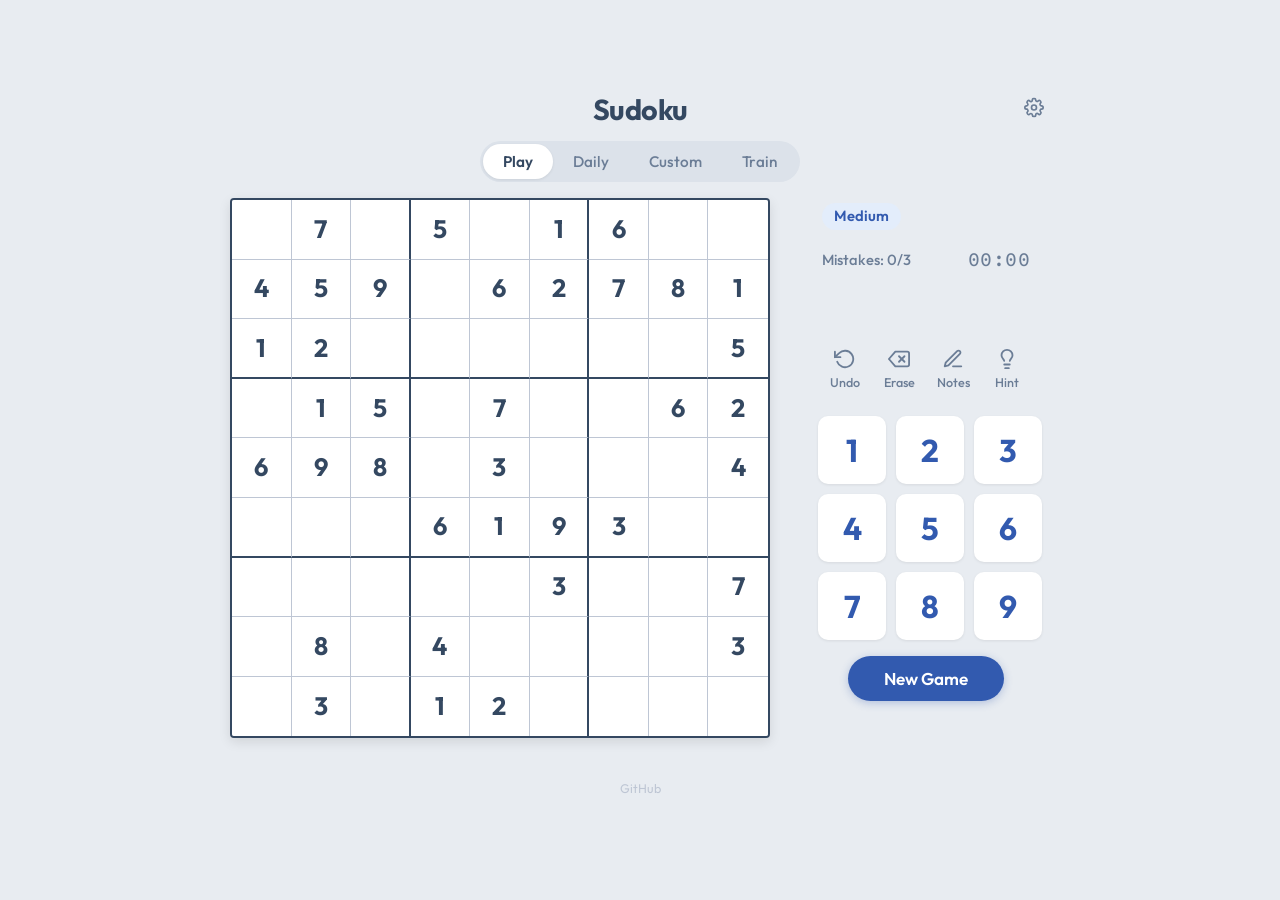
==== index.html @ 550c0059 "fix: unified difficulty position (left in both Play/Daily), GitHub footer link" ====
<!DOCTYPE html>
<html lang="en">
<head>
  <meta charset="UTF-8">
  <meta name="viewport" content="width=device-width, initial-scale=1.0">
  <title>Sudoku</title>
  <link rel="preconnect" href="https://fonts.googleapis.com">
  <link rel="preconnect" href="https://fonts.gstatic.com" crossorigin>
  <link href="https://fonts.googleapis.com/css2?family=Outfit:wght@400;500;600;700&family=Source+Code+Pro:wght@400;500&display=swap" rel="stylesheet">
  <link rel="icon" type="image/svg+xml" href="favicon.svg">
  <link rel="stylesheet" href="style.css">
</head>
<body>
  <div class="app">
    <header class="header">
      <div class="header-top">
        <h1>Sudoku</h1>
        <button class="settings-btn" id="settings-btn" title="Settings">
          <svg width="20" height="20" viewBox="0 0 24 24" fill="none" stroke="currentColor" stroke-width="2" stroke-linecap="round" stroke-linejoin="round">
            <circle cx="12" cy="12" r="3"/>
            <path d="M19.4 15a1.65 1.65 0 0 0 .33 1.82l.06.06a2 2 0 0 1-2.83 2.83l-.06-.06a1.65 1.65 0 0 0-1.82-.33 1.65 1.65 0 0 0-1 1.51V21a2 2 0 0 1-4 0v-.09A1.65 1.65 0 0 0 9 19.4a1.65 1.65 0 0 0-1.82.33l-.06.06a2 2 0 0 1-2.83-2.83l.06-.06A1.65 1.65 0 0 0 4.68 15a1.65 1.65 0 0 0-1.51-1H3a2 2 0 0 1 0-4h.09A1.65 1.65 0 0 0 4.6 9a1.65 1.65 0 0 0-.33-1.82l-.06-.06a2 2 0 0 1 2.83-2.83l.06.06A1.65 1.65 0 0 0 9 4.68a1.65 1.65 0 0 0 1-1.51V3a2 2 0 0 1 4 0v.09a1.65 1.65 0 0 0 1 1.51 1.65 1.65 0 0 0 1.82-.33l.06-.06a2 2 0 0 1 2.83 2.83l-.06.06A1.65 1.65 0 0 0 19.4 9a1.65 1.65 0 0 0 1.51 1H21a2 2 0 0 1 0 4h-.09a1.65 1.65 0 0 0-1.51 1z"/>
          </svg>
        </button>
        <div class="settings-popover hidden" id="settings-popover">
          <div class="settings-section">
            <label class="settings-label">Difficulty</label>
            <div class="difficulty-selector">
              <button class="diff-btn" data-difficulty="easy">Easy</button>
              <button class="diff-btn active" data-difficulty="medium">Medium</button>
              <button class="diff-btn" data-difficulty="hard">Hard</button>
              <button class="diff-btn" data-difficulty="expert">Expert</button>
              <button class="diff-btn" data-difficulty="evil">Evil</button>
              <button class="diff-btn" data-difficulty="extreme">Extreme</button>
            </div>
          </div>
          <div class="settings-section">
            <label class="settings-label" for="seed-input">Seed</label>
            <div class="settings-row">
              <input type="text" id="seed-input" class="seed-input" spellcheck="false" autocomplete="off">
              <button class="seed-apply-btn" id="seed-apply">Apply</button>
            </div>
          </div>
        </div>
      </div>
      <div class="mode-tabs">
        <button class="mode-tab active" data-mode="play">Play</button>
        <button class="mode-tab" data-mode="daily">Daily</button>
        <button class="mode-tab" data-mode="custom">Custom</button>
        <a href="train.html" class="mode-tab mode-tab-link">Train</a>
      </div>
    </header>

    <div class="game-layout">
      <div class="board-panel">
        <div class="board" id="board"></div>
      </div>

      <div class="controls-panel">

        <div class="panel-header">
          <div class="info-row" id="info-label-row">
            <span id="info-label">Medium</span>
            <span id="info-badge"></span>
          </div>
          <div class="info-row" id="info-stats-row">
            <span id="info-mistakes">Mistakes: 0/3</span>
            <span class="info-timer" id="info-timer">00:00</span>
          </div>
          <div class="info-row" id="info-secondary-row"></div>
        </div>

        <div class="actions" id="actions">
          <button class="action-btn" id="btn-undo">
            <svg width="22" height="22" viewBox="0 0 24 24" fill="none" stroke="currentColor" stroke-width="2" stroke-linecap="round" stroke-linejoin="round">
              <polyline points="1 4 1 10 7 10"/>
              <path d="M3.51 15a9 9 0 1 0 2.13-9.36L1 10"/>
            </svg>
            <span>Undo</span>
          </button>
          <button class="action-btn" id="btn-erase">
            <svg width="22" height="22" viewBox="0 0 24 24" fill="none" stroke="currentColor" stroke-width="2" stroke-linecap="round" stroke-linejoin="round">
              <path d="M21 4H8l-7 8 7 8h13a2 2 0 0 0 2-2V6a2 2 0 0 0-2-2z"/>
              <line x1="18" y1="9" x2="12" y2="15"/>
              <line x1="12" y1="9" x2="18" y2="15"/>
            </svg>
            <span>Erase</span>
          </button>
          <button class="action-btn" id="btn-notes">
            <svg width="22" height="22" viewBox="0 0 24 24" fill="none" stroke="currentColor" stroke-width="2" stroke-linecap="round" stroke-linejoin="round">
              <path d="M12 20h9"/>
              <path d="M16.5 3.5a2.121 2.121 0 0 1 3 3L7 19l-4 1 1-4L16.5 3.5z"/>
            </svg>
            <span>Notes</span>
          </button>
          <button class="action-btn" id="btn-hint">
            <svg width="22" height="22" viewBox="0 0 24 24" fill="none" stroke="currentColor" stroke-width="2" stroke-linecap="round" stroke-linejoin="round">
              <path d="M9 18h6"/>
              <path d="M10 22h4"/>
              <path d="M15.09 14c.18-.98.65-1.74 1.41-2.5A4.65 4.65 0 0 0 18 8 6 6 0 0 0 6 8c0 1 .23 2.23 1.5 3.5.76.76 1.23 1.52 1.41 2.5"/>
            </svg>
            <span>Hint</span>
          </button>
        </div>

        <div class="numpad" id="numpad">
          <button class="num-btn" data-num="1">1</button>
          <button class="num-btn" data-num="2">2</button>
          <button class="num-btn" data-num="3">3</button>
          <button class="num-btn" data-num="4">4</button>
          <button class="num-btn" data-num="5">5</button>
          <button class="num-btn" data-num="6">6</button>
          <button class="num-btn" data-num="7">7</button>
          <button class="num-btn" data-num="8">8</button>
          <button class="num-btn" data-num="9">9</button>
        </div>

        <div class="panel-footer" id="panel-footer">
          <button class="new-game-btn" id="btn-new-game">New Game</button>
          <div class="custom-actions hidden" id="custom-footer-actions">
            <button class="new-game-btn" id="btn-solve">Solve</button>
            <button class="btn-secondary" id="btn-clear">Clear</button>
          </div>
          <div class="status-bar hidden" id="status-bar"></div>
        </div>

      </div>
    </div>
  </div>

  <div class="mistake-overlay hidden" id="mistake-overlay">
    <div class="mistake-content">
      <h2>Game Over</h2>
      <p>You have made 3 mistakes.</p>
      <div class="win-buttons">
        <button class="new-game-btn" id="btn-mistake-new">New Game</button>
        <button class="btn-secondary" id="btn-mistake-continue">Continue</button>
      </div>
    </div>
  </div>

  <div class="win-overlay" id="win-overlay">
    <div class="win-content">
      <h2>Congratulations!</h2>
      <p>You solved the puzzle in</p>
      <div class="win-time" id="win-time">00:00</div>
      <div class="win-stats" id="win-stats">
        <span id="win-mistakes">Mistakes: 0</span>
        <span id="win-hints">Hints: 0</span>
      </div>
      <div class="win-buttons">
        <button class="new-game-btn" id="btn-play-again">New Game</button>
        <button class="btn-secondary" id="btn-win-close">Close</button>
      </div>
    </div>
  </div>

  <footer class="site-footer">
    <a href="https://github.com/SeaL773/sudoku" target="_blank" rel="noopener">GitHub</a>
  </footer>

  <script src="engine.js"></script>
  <script src="app.js"></script>
</body>
</html>
---- style.css ----
:root {
  --bg-page: #e8ecf1;
  --bg-cell: #ffffff;
  --bg-cell-selected: #bbdefb;
  --bg-cell-peer: #e3f2fd;
  --bg-cell-same-number: #c5d8f0;
  --bg-cell-error: #fce4ec;
  --text-given: #344861;
  --text-user: #325aaf;
  --text-error: #e55c6c;
  --text-notes: #6b7d96;
  --text-secondary: #6b7d96;
  --accent: #325aaf;
  --accent-hover: #28498a;
  --accent-light: #e3edfb;
  --border-thin: #bec6d4;
  --border-thick: #344861;
  --bg-button: #ffffff;
  --bg-button-hover: #f0f4f8;
  --bg-diff-track: #dce2ea;
  --radius-sm: 6px;
  --radius-md: 10px;
  --radius-lg: 16px;
  --radius-full: 999px;
  --shadow-sm: 0 1px 3px rgba(0, 0, 0, 0.08);
  --shadow-md: 0 4px 12px rgba(0, 0, 0, 0.1);
  --shadow-lg: 0 8px 24px rgba(0, 0, 0, 0.15);
  --font-main: 'Outfit', system-ui, sans-serif;
  --font-mono: 'Source Code Pro', monospace;
  --transition-fast: 100ms ease;
  --transition-md: 200ms ease;
  --panel-pad: 16px;
  --section-gap: 16px;
  --row-h: 36px;
}

*, *::before, *::after { margin: 0; padding: 0; box-sizing: border-box; }
html { font-size: 18px; -webkit-font-smoothing: antialiased; -moz-osx-font-smoothing: grayscale; }

body {
  font-family: var(--font-main);
  background: var(--bg-page);
  color: var(--text-given);
  min-height: 100vh;
  min-height: 100dvh;
  display: flex;
  flex-direction: column;
  align-items: center;
  justify-content: center;
  padding: 24px;
  line-height: 1.4;
}

.app { width: 100%; max-width: 820px; display: flex; flex-direction: column; align-items: center; gap: var(--section-gap); }
.hidden { display: none !important; }

.header { display: flex; flex-direction: column; align-items: center; gap: 12px; width: 100%; }
.header-top { display: flex; align-items: center; justify-content: center; position: relative; width: 100%; }
.header-top h1 { font-size: 1.6rem; font-weight: 700; color: var(--text-given); letter-spacing: -0.5px; }

.settings-btn {
  position: absolute; right: 0; top: 50%; transform: translateY(-50%);
  border: none; background: transparent; color: var(--text-secondary);
  cursor: pointer; padding: 6px; border-radius: var(--radius-md); transition: all var(--transition-fast);
}
.settings-btn:hover { background: var(--bg-button-hover); color: var(--text-given); }

.settings-popover {
  position: absolute; right: 0; top: calc(100% + 8px);
  background: #ffffff; border: 1px solid var(--border-thin); border-radius: var(--radius-md);
  padding: 16px; box-shadow: var(--shadow-md); z-index: 50; width: 260px;
}

.settings-section { margin-bottom: 14px; }
.settings-section:last-child { margin-bottom: 0; }

.settings-label { font-size: 0.75rem; font-weight: 600; color: var(--text-secondary); display: block; margin-bottom: 8px; text-transform: uppercase; letter-spacing: 0.5px; }
.settings-row { display: flex; gap: 6px; }

.seed-input {
  flex: 1; font-family: var(--font-mono); font-size: 0.8rem; padding: 6px 10px;
  border: 1px solid var(--border-thin); border-radius: var(--radius-sm);
  background: #ffffff; color: var(--text-given); outline: none;
  transition: border-color var(--transition-fast); min-width: 0;
}
.seed-input:focus { border-color: var(--accent); }

.seed-apply-btn {
  padding: 6px 12px; border: 1px solid var(--border-thin); border-radius: var(--radius-sm);
  background: var(--bg-button); color: var(--text-given); font-family: var(--font-main);
  font-size: 0.78rem; font-weight: 600; cursor: pointer; transition: all var(--transition-fast); white-space: nowrap;
}
.seed-apply-btn:hover { background: var(--bg-button-hover); border-color: var(--accent); }

.difficulty-selector {
  display: grid; grid-template-columns: repeat(3, 1fr); gap: 4px;
  background: var(--bg-diff-track); border-radius: var(--radius-md); padding: 4px;
}

.diff-btn {
  padding: 7px 0; border: none; background: transparent; border-radius: var(--radius-sm);
  font-family: var(--font-main); font-size: 0.78rem; font-weight: 500;
  color: var(--text-secondary); cursor: pointer; transition: all var(--transition-fast); text-align: center;
}
.diff-btn:hover { color: var(--text-given); }
.diff-btn.active { background: #ffffff; color: var(--text-given); font-weight: 600; box-shadow: var(--shadow-sm); }

.mode-tabs { display: flex; background: var(--bg-diff-track); border-radius: var(--radius-full); padding: 3px; }
.mode-tab {
  padding: 7px 20px; border: none; background: transparent; border-radius: var(--radius-full);
  font-family: var(--font-main); font-size: 0.85rem; font-weight: 500;
  color: var(--text-secondary); cursor: pointer; transition: all var(--transition-fast); min-width: 64px; text-align: center;
}
.mode-tab.active { background: #ffffff; color: var(--text-given); font-weight: 600; box-shadow: var(--shadow-sm); }
.mode-tab-link { text-decoration: none; display: inline-flex; align-items: center; justify-content: center; }

.game-layout { display: flex; flex-direction: row; align-items: flex-start; gap: 32px; width: 100%; }
.board-panel { flex-shrink: 0; }
.controls-panel { flex: 1; min-width: 0; display: flex; flex-direction: column; align-items: center; gap: var(--section-gap); padding: 0 var(--panel-pad); }

.board {
  display: grid;
  grid-template-columns: repeat(9, 1fr);
  grid-template-rows: repeat(9, 1fr);
  width: 540px; height: 540px;
  border: 2px solid var(--border-thick);
  border-radius: 4px;
  overflow: hidden;
  box-shadow: var(--shadow-md);
  background: var(--border-thin);
}

.cell {
  position: relative;
  display: flex;
  align-items: center;
  justify-content: center;
  background: var(--bg-cell);
  border-right: 1px solid var(--border-thin);
  border-bottom: 1px solid var(--border-thin);
  cursor: pointer;
  transition: background-color var(--transition-fast);
  user-select: none;
  -webkit-user-select: none;
  -webkit-tap-highlight-color: transparent;
}

.cell[data-col="2"], .cell[data-col="5"] { border-right: 2px solid var(--border-thick); }
.cell[data-row="2"], .cell[data-row="5"] { border-bottom: 2px solid var(--border-thick); }
.cell[data-col="8"] { border-right: none; }
.cell[data-row="8"] { border-bottom: none; }

.cell-value {
  font-family: var(--font-main);
  font-size: 1.4rem;
  font-weight: 700;
  color: var(--text-given);
  pointer-events: none;
}

.cell-notes {
  display: grid;
  grid-template-columns: repeat(3, 1fr);
  grid-template-rows: repeat(3, 1fr);
  position: absolute;
  inset: 0;
  pointer-events: none;
}

.cell-notes span {
  display: flex;
  align-items: center;
  justify-content: center;
  font-size: 0.55rem;
  color: var(--text-notes);
  line-height: 1;
}

.cell.selected { background: var(--bg-cell-selected); }
.cell.peer-highlight { background: var(--bg-cell-peer); }
.cell.same-number { background: var(--bg-cell-same-number); }
.cell.error:not(.selected) { background: var(--bg-cell-error); }
.cell.error .cell-value { color: var(--text-error); }
.cell.given .cell-value { font-weight: 700; color: var(--text-given); }
.cell:not(.given) .cell-value { color: var(--text-user); font-weight: 600; }

.panel-header {
  display: flex; flex-direction: column; width: 100%;
  height: calc(var(--row-h) * 3 + 16px);
  gap: 8px;
}

.info-row {
  display: flex; align-items: center; justify-content: space-between;
  width: 100%; height: var(--row-h); min-height: var(--row-h);
  padding: 0 4px;
}

#info-label {
  font-size: 0.82rem; font-weight: 600; color: var(--accent);
  background: var(--accent-light); padding: 3px 12px; border-radius: var(--radius-full); text-transform: capitalize;
}

#info-badge {
  font-size: 0.75rem; font-weight: 600; color: var(--accent);
  background: var(--accent-light); padding: 3px 12px; border-radius: var(--radius-full); text-transform: capitalize;
}

#info-mistakes {
  font-size: 0.82rem; font-weight: 500; color: var(--text-secondary);
}

.info-timer {
  font-family: var(--font-mono); font-size: 1.1rem; font-weight: 500;
  color: var(--text-secondary); letter-spacing: 0.5px;
}

#info-secondary-row {
  font-family: var(--font-mono); font-size: 0.82rem; color: var(--text-secondary);
  justify-content: center;
}

.secondary-import {
  display: flex; gap: 8px; width: 100%; align-items: center;
}

.secondary-import .import-input {
  flex: 1; font-family: var(--font-mono); font-size: 0.72rem; padding: 6px 8px;
  border: 1px solid var(--border-thin); border-radius: var(--radius-sm);
  background: #ffffff; color: var(--text-given); outline: none; min-width: 0;
  transition: border-color var(--transition-fast);
}
.secondary-import .import-input:focus { border-color: var(--accent); }

.secondary-import .btn-secondary {
  padding: 5px 12px; font-size: 0.75rem; white-space: nowrap;
}

.panel-footer {
  display: flex; flex-direction: column; align-items: center; gap: 8px; width: 100%;
  min-height: 48px;
}

.actions { display: flex; justify-content: center; gap: 0; width: 100%; }
.action-btn {
  flex: 1; max-width: 72px; display: flex; flex-direction: column; align-items: center; gap: 4px;
  padding: 10px 8px; border: none; background: transparent; color: var(--text-secondary);
  font-family: var(--font-main); font-size: 0.7rem; font-weight: 500;
  cursor: pointer; border-radius: var(--radius-md); transition: all var(--transition-fast);
}
.action-btn:hover { background: var(--bg-button-hover); color: var(--text-given); }
.action-btn:active { transform: scale(0.94); }
.action-btn svg { transition: stroke var(--transition-fast); }
.action-btn.active { background: var(--accent); color: #ffffff; }
.action-btn.active svg { stroke: #ffffff; }

.numpad { display: grid; grid-template-columns: repeat(3, 1fr); gap: 10px; width: 100%; max-width: 264px; }
.num-btn {
  aspect-ratio: 1; display: flex; align-items: center; justify-content: center;
  border: none; background: var(--bg-button); color: var(--text-user);
  font-family: var(--font-main); font-size: 1.75rem; font-weight: 700;
  border-radius: var(--radius-md); cursor: pointer; box-shadow: var(--shadow-sm);
  transition: all var(--transition-fast); user-select: none; -webkit-user-select: none;
  -webkit-tap-highlight-color: transparent; min-height: 68px;
}
.num-btn:hover { background: var(--bg-button-hover); transform: translateY(-1px); box-shadow: var(--shadow-md); }
.num-btn:active { transform: translateY(0) scale(0.95); box-shadow: var(--shadow-sm); }
.num-btn.active-digit { background: var(--accent); color: #ffffff; box-shadow: 0 2px 8px rgba(50, 90, 175, 0.35); }
.num-btn.completed { opacity: 0.3; pointer-events: none; }

.new-game-btn {
  padding: 12px 36px; border: none; background: var(--accent); color: #ffffff;
  font-family: var(--font-main); font-size: 0.95rem; font-weight: 600;
  border-radius: var(--radius-full); cursor: pointer;
  transition: background var(--transition-fast), transform var(--transition-fast);
  box-shadow: 0 2px 8px rgba(50, 90, 175, 0.3);
}
.new-game-btn:hover { background: var(--accent-hover); transform: translateY(-1px); }
.new-game-btn:active { transform: translateY(0) scale(0.97); }

.btn-secondary {
  padding: 8px 18px; border: 1px solid var(--border-thin); border-radius: var(--radius-full);
  background: var(--bg-button); color: var(--text-given); font-family: var(--font-main);
  font-size: 0.88rem; font-weight: 600; cursor: pointer; transition: all var(--transition-fast);
}
.btn-secondary:hover { background: var(--bg-button-hover); border-color: var(--accent); }

.custom-actions { display: flex; gap: 12px; align-items: center; }
.status-bar { width: 100%; min-height: 20px; text-align: center; font-size: 0.85rem; font-weight: 500; color: var(--text-secondary); }
.status-bar.error { color: var(--text-error); }
.status-bar.success { color: #2e7d32; }

.win-overlay {
  position: fixed; inset: 0; background: rgba(0, 0, 0, 0.45);
  display: flex; align-items: center; justify-content: center;
  z-index: 100; opacity: 0; pointer-events: none; transition: opacity 300ms ease;
}
.win-overlay.visible { opacity: 1; pointer-events: auto; }
.win-content {
  background: #ffffff; border-radius: var(--radius-lg); padding: 36px 44px;
  text-align: center; box-shadow: var(--shadow-lg); transform: scale(0.9);
  transition: transform 300ms ease; display: flex; flex-direction: column; align-items: center; gap: 8px;
}
.win-overlay.visible .win-content { transform: scale(1); }
.win-content h2 { font-size: 1.5rem; font-weight: 700; color: var(--text-given); }
.win-content p { font-size: 0.9rem; color: var(--text-secondary); }
.win-time { font-family: var(--font-mono); font-size: 2rem; font-weight: 700; color: var(--accent); margin: 8px 0 12px; }
.win-stats { display: flex; gap: 24px; justify-content: center; font-size: 0.85rem; color: var(--text-secondary); margin-bottom: 16px; }
.win-buttons { display: flex; gap: 12px; align-items: center; }

.mistake-overlay {
  position: fixed; inset: 0; background: rgba(0, 0, 0, 0.45);
  display: flex; align-items: center; justify-content: center;
  z-index: 100; opacity: 1; transition: opacity 300ms ease;
}
.mistake-overlay.hidden { opacity: 0; pointer-events: none; }
.mistake-content {
  background: #ffffff; border-radius: var(--radius-lg); padding: 36px 44px;
  text-align: center; box-shadow: var(--shadow-lg); transform: scale(1);
  display: flex; flex-direction: column; align-items: center; gap: 10px;
}
.mistake-content h2 { font-size: 1.5rem; font-weight: 700; color: var(--text-error); }
.mistake-content p { font-size: 0.9rem; color: var(--text-secondary); margin: 0; }

@keyframes hintFlash {
  0% { box-shadow: inset 0 0 0 50px rgba(50, 90, 175, 0.35); }
  100% { box-shadow: inset 0 0 0 50px rgba(50, 90, 175, 0); }
}
.cell.hint-flash { animation: hintFlash 600ms ease-out; }

.site-footer {
  margin-top: 24px;
  padding: 12px 0;
  text-align: center;
}
.site-footer a {
  font-size: 0.7rem;
  color: var(--border-thin);
  text-decoration: none;
  transition: color var(--transition-fast);
}
.site-footer a:hover { color: var(--text-secondary); }

@media (max-width: 1024px) {
  .board { width: 450px; height: 450px; }
  .cell-value { font-size: 1.2rem; }
  .cell-notes span { font-size: 0.5rem; }
  .game-layout { gap: 24px; }
  .numpad { max-width: 280px; gap: 8px; }
  .num-btn { min-height: 64px; font-size: 1.5rem; }
}

@media (max-width: 768px) {
  body { padding: 16px; justify-content: flex-start; }
  .game-layout { flex-direction: column; align-items: center; gap: 16px; }
  .board { width: min(450px, calc(100vw - 32px)); height: auto; aspect-ratio: 1; }
  .cell-value { font-size: clamp(0.95rem, 4vw, 1.4rem); }
  .cell-notes span { font-size: clamp(0.4rem, 1.2vw, 0.55rem); }
  .controls-panel { width: 100%; max-width: 540px; padding: 0; }
  .panel-header { height: auto; min-height: 0; }
  .info-timer { font-size: 1rem; }
  .numpad { max-width: 264px; gap: 8px; }
  .num-btn { min-height: 56px; font-size: clamp(1.3rem, 4vw, 1.6rem); }
  .actions { gap: 0; }
  .action-btn { max-width: none; }
}

@media (max-width: 480px) {
  body { padding: 10px; }
  .app { gap: 10px; }
  .header-top h1 { font-size: 1.3rem; }
  .mode-tab { padding: 6px 14px; font-size: 0.8rem; }
  .actions { gap: 0; }
  .action-btn { padding: 8px 6px; font-size: 0.62rem; }
  .action-btn svg { width: 18px; height: 18px; }
  .numpad { max-width: 220px; gap: 6px; }
  .num-btn { min-height: 48px; font-size: 1.3rem; border-radius: var(--radius-sm); }
  .new-game-btn { padding: 10px 28px; font-size: 0.88rem; }
  .info-timer { font-size: 0.9rem; }
  .settings-popover { width: 240px; padding: 12px; }
  #info-label { font-size: 0.72rem; padding: 2px 10px; }
  #info-mistakes { font-size: 0.75rem; }
}
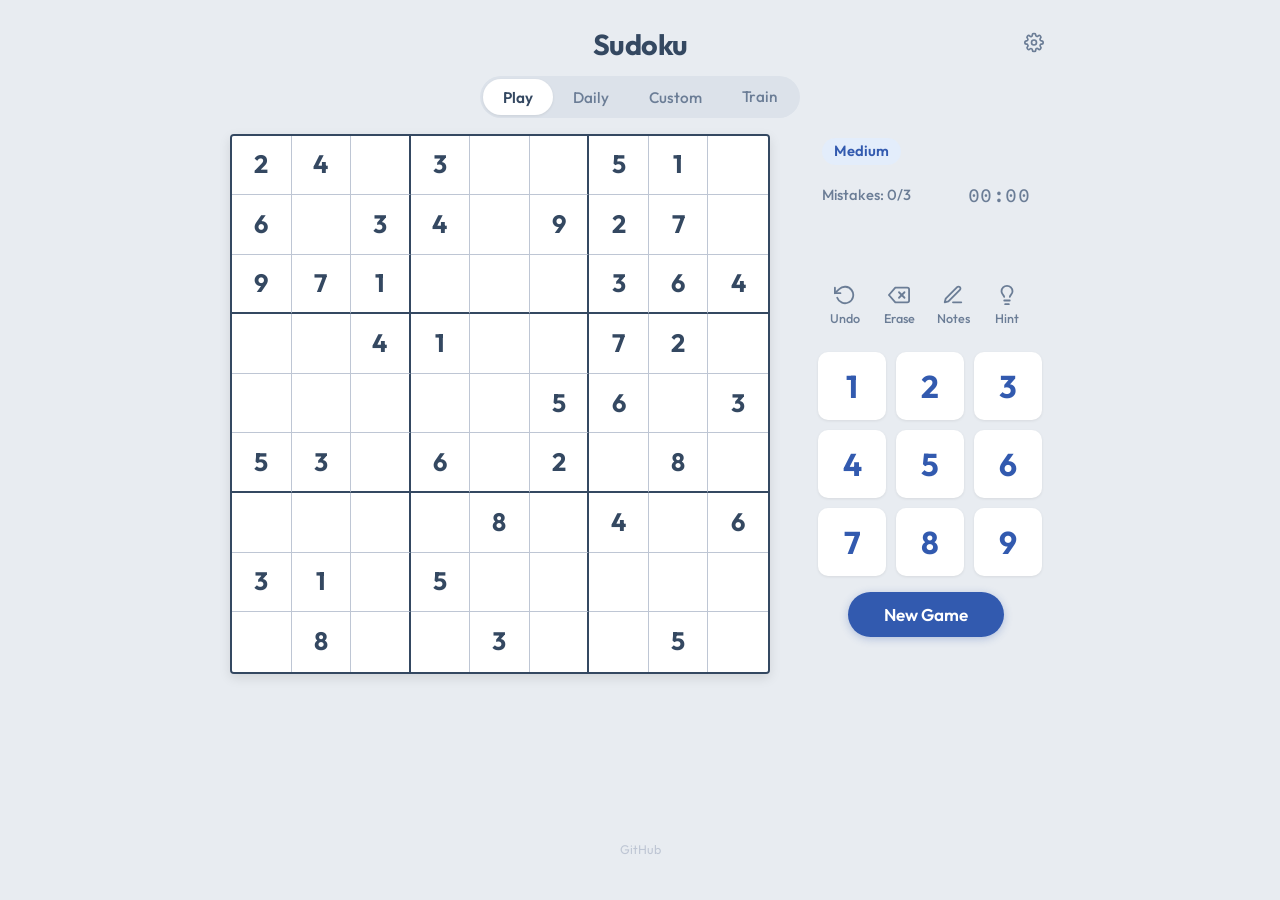
==== commit 1856fd47: "feat: best time per difficulty on win overlay, fix z-key undo (Ctrl+Z only)" ====
--- a/index.html
+++ b/index.html
@@ -147,6 +147,7 @@
         <span id="win-mistakes">Mistakes: 0</span>
         <span id="win-hints">Hints: 0</span>
       </div>
+      <div class="win-best" id="win-best"></div>
       <div class="win-buttons">
         <button class="new-game-btn" id="btn-play-again">New Game</button>
         <button class="btn-secondary" id="btn-win-close">Close</button>
--- a/style.css
+++ b/style.css
@@ -306,6 +306,15 @@
 .win-content p { font-size: 0.9rem; color: var(--text-secondary); }
 .win-time { font-family: var(--font-mono); font-size: 2rem; font-weight: 700; color: var(--accent); margin: 8px 0 12px; }
 .win-stats { display: flex; gap: 24px; justify-content: center; font-size: 0.85rem; color: var(--text-secondary); margin-bottom: 16px; }
+.win-best {
+  font-size: 0.82rem; color: var(--text-secondary); margin-bottom: 8px;
+  display: flex; align-items: center; gap: 8px;
+}
+.win-best .new-record {
+  font-size: 0.7rem; font-weight: 700; color: #e8b84b;
+  background: rgba(232, 184, 75, 0.12); padding: 2px 8px;
+  border-radius: var(--radius-full); text-transform: uppercase; letter-spacing: 0.5px;
+}
 .win-buttons { display: flex; gap: 12px; align-items: center; }
 
 .mistake-overlay {
@@ -329,9 +338,10 @@
 .cell.hint-flash { animation: hintFlash 600ms ease-out; }
 
 .site-footer {
-  margin-top: 24px;
-  padding: 12px 0;
+  margin-top: auto;
+  padding: 16px 0;
   text-align: center;
+  width: 100%;
 }
 .site-footer a {
   font-size: 0.7rem;
@@ -351,33 +361,47 @@
 }
 
 @media (max-width: 768px) {
-  body { padding: 16px; justify-content: flex-start; }
-  .game-layout { flex-direction: column; align-items: center; gap: 16px; }
-  .board { width: min(450px, calc(100vw - 32px)); height: auto; aspect-ratio: 1; }
+  body { padding: 12px 8px; justify-content: flex-start; }
+  .app { gap: 8px; }
+  .game-layout { flex-direction: column; align-items: center; gap: 8px; }
+  .board { width: min(450px, calc(100vw - 16px)); height: auto; aspect-ratio: 1; }
   .cell-value { font-size: clamp(0.95rem, 4vw, 1.4rem); }
   .cell-notes span { font-size: clamp(0.4rem, 1.2vw, 0.55rem); }
-  .controls-panel { width: 100%; max-width: 540px; padding: 0; }
-  .panel-header { height: auto; min-height: 0; }
-  .info-timer { font-size: 1rem; }
-  .numpad { max-width: 264px; gap: 8px; }
-  .num-btn { min-height: 56px; font-size: clamp(1.3rem, 4vw, 1.6rem); }
+  .controls-panel { width: 100%; max-width: 450px; padding: 0; gap: 6px; }
+  .panel-header { height: auto; min-height: 0; gap: 2px; }
+  .info-row { height: 28px; min-height: 28px; }
+  .info-timer { font-size: 0.95rem; }
+  .numpad {
+    grid-template-columns: repeat(9, 1fr);
+    max-width: 100%; gap: 4px;
+  }
+  .num-btn {
+    aspect-ratio: auto; min-height: 44px;
+    font-size: clamp(1rem, 4vw, 1.3rem);
+    border-radius: var(--radius-sm);
+  }
   .actions { gap: 0; }
-  .action-btn { max-width: none; }
+  .action-btn { max-width: none; padding: 8px 4px; font-size: 0.65rem; }
+  .action-btn svg { width: 20px; height: 20px; }
+  .new-game-btn { padding: 10px 28px; font-size: 0.88rem; }
+  .panel-footer { min-height: 40px; }
+  .header { gap: 6px; }
+  .site-footer { margin-top: 12px; padding: 8px 0; }
 }
 
 @media (max-width: 480px) {
-  body { padding: 10px; }
-  .app { gap: 10px; }
-  .header-top h1 { font-size: 1.3rem; }
-  .mode-tab { padding: 6px 14px; font-size: 0.8rem; }
-  .actions { gap: 0; }
-  .action-btn { padding: 8px 6px; font-size: 0.62rem; }
+  body { padding: 8px 6px; }
+  .app { gap: 6px; }
+  .header-top h1 { font-size: 1.2rem; }
+  .mode-tab { padding: 5px 10px; font-size: 0.75rem; min-width: 48px; }
+  .info-row { height: 24px; min-height: 24px; }
+  #info-label { font-size: 0.68rem; padding: 2px 8px; }
+  #info-mistakes { font-size: 0.7rem; }
+  .info-timer { font-size: 0.85rem; }
+  .action-btn { padding: 6px 2px; font-size: 0.58rem; }
   .action-btn svg { width: 18px; height: 18px; }
-  .numpad { max-width: 220px; gap: 6px; }
-  .num-btn { min-height: 48px; font-size: 1.3rem; border-radius: var(--radius-sm); }
-  .new-game-btn { padding: 10px 28px; font-size: 0.88rem; }
-  .info-timer { font-size: 0.9rem; }
-  .settings-popover { width: 240px; padding: 12px; }
-  #info-label { font-size: 0.72rem; padding: 2px 10px; }
-  #info-mistakes { font-size: 0.75rem; }
-}
+  .numpad { gap: 3px; }
+  .num-btn { min-height: 38px; font-size: 1.1rem; }
+  .new-game-btn { padding: 8px 24px; font-size: 0.82rem; }
+  .settings-popover { width: 220px; padding: 10px; }
+}
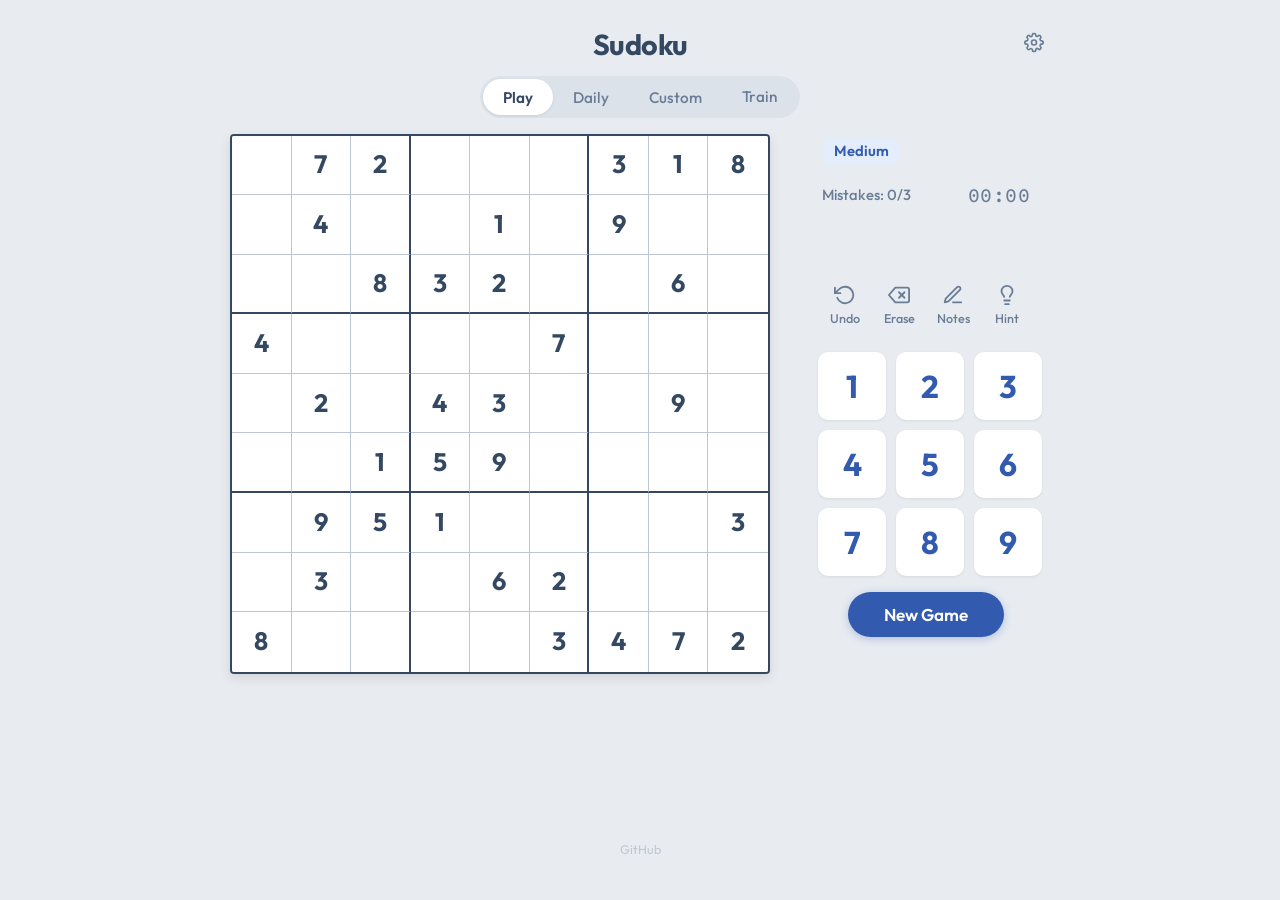
==== commit 096bb0b7: "feat: dark mode, ARIA labels, OG meta tags" ====
--- a/index.html
+++ b/index.html
@@ -4,6 +4,12 @@
   <meta charset="UTF-8">
   <meta name="viewport" content="width=device-width, initial-scale=1.0">
   <title>Sudoku</title>
+  <meta name="description" content="Free Sudoku game with 6 difficulty levels, daily challenges, seed sharing, and 15 interactive training lessons. No ads, no login, pure client-side.">
+  <meta property="og:title" content="Sudoku">
+  <meta property="og:description" content="Free Sudoku with daily challenges, puzzle generator, and training lessons.">
+  <meta property="og:type" content="website">
+  <meta property="og:url" content="https://seal773.github.io/sudoku/">
+  <meta name="theme-color" content="#325aaf">
   <link rel="preconnect" href="https://fonts.googleapis.com">
   <link rel="preconnect" href="https://fonts.gstatic.com" crossorigin>
   <link href="https://fonts.googleapis.com/css2?family=Outfit:wght@400;500;600;700&family=Source+Code+Pro:wght@400;500&display=swap" rel="stylesheet">
--- a/style.css
+++ b/style.css
@@ -34,6 +34,35 @@
   --row-h: 36px;
 }
 
+@media (prefers-color-scheme: dark) {
+  :root {
+    --bg-page: #1a1a2e;
+    --bg-cell: #2a2a45;
+    --bg-cell-selected: #1a3a5c;
+    --bg-cell-peer: #222240;
+    --bg-cell-same-number: #2a3a55;
+    --bg-cell-error: #3a1a1a;
+    --text-given: #e0e0f0;
+    --text-user: #6ab0f3;
+    --text-error: #f06060;
+    --text-notes: #8888aa;
+    --text-secondary: #8888aa;
+    --accent: #5b8fd9;
+    --accent-hover: #4a7bc4;
+    --accent-light: #1e2a45;
+    --border-thin: #3a3a58;
+    --border-thick: #6a6a90;
+    --bg-button: #2a2a48;
+    --bg-button-hover: #353560;
+    --bg-diff-track: #252542;
+  }
+  .win-content, .mistake-content { background: #2a2a48; }
+  .settings-popover { background: #2a2a48; }
+  .diff-btn.active { background: #3a3a60; }
+  .mode-tab.active { background: #3a3a60; }
+  .seed-input { background: #1e1e38; }
+}
+
 *, *::before, *::after { margin: 0; padding: 0; box-sizing: border-box; }
 html { font-size: 18px; -webkit-font-smoothing: antialiased; -moz-osx-font-smoothing: grayscale; }
 
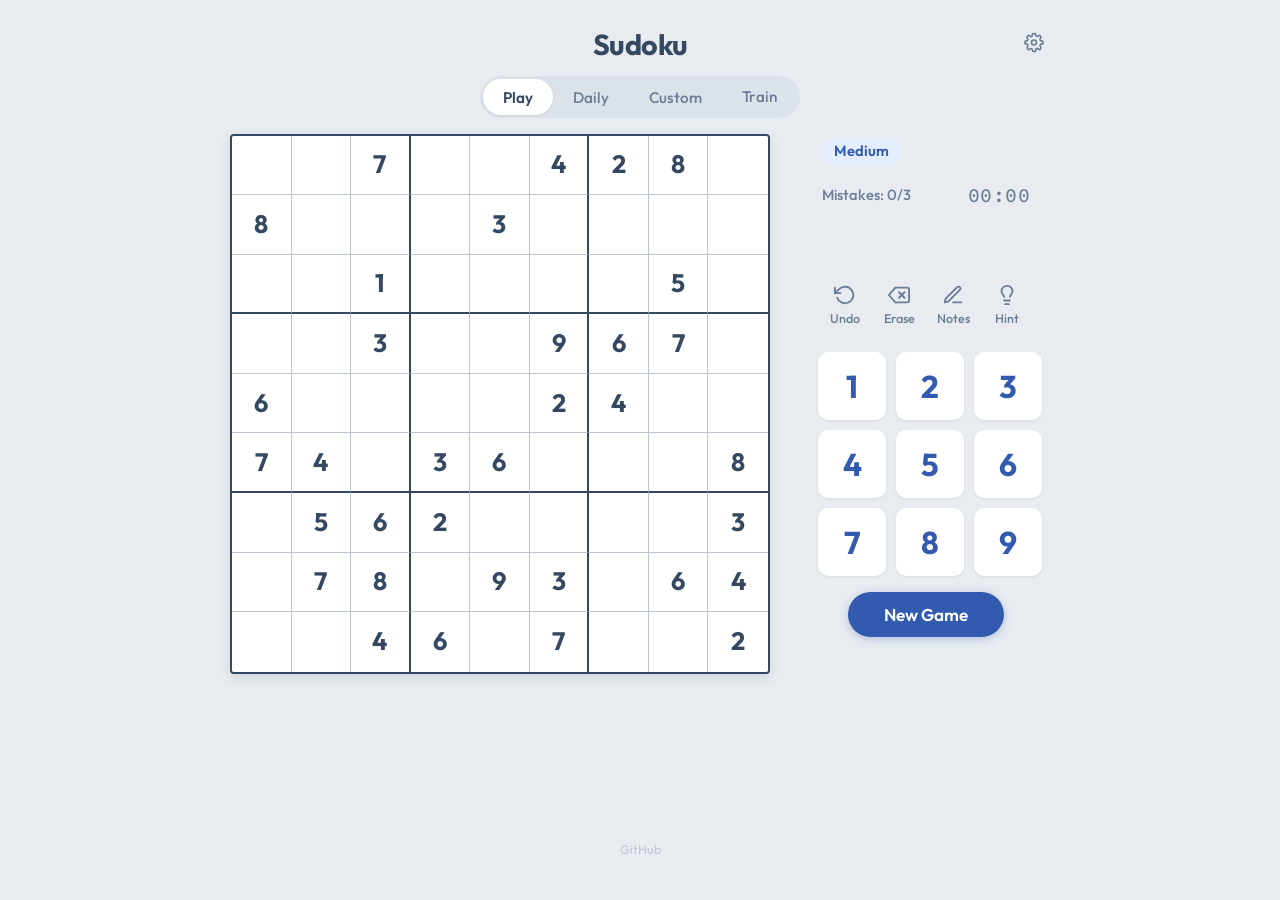
==== commit a499e1fc: "feat: dark mode toggle in settings (Auto/Light/Dark), persisted to localStorage" ====
--- a/index.html
+++ b/index.html
@@ -44,6 +44,14 @@
             <div class="settings-row">
               <input type="text" id="seed-input" class="seed-input" spellcheck="false" autocomplete="off">
               <button class="seed-apply-btn" id="seed-apply">Apply</button>
+            </div>
+          </div>
+          <div class="settings-section">
+            <label class="settings-label">Theme</label>
+            <div class="theme-toggle">
+              <button class="theme-btn active" data-theme="auto">Auto</button>
+              <button class="theme-btn" data-theme="light">Light</button>
+              <button class="theme-btn" data-theme="dark">Dark</button>
             </div>
           </div>
         </div>
--- a/style.css
+++ b/style.css
@@ -34,8 +34,7 @@
   --row-h: 36px;
 }
 
-@media (prefers-color-scheme: dark) {
-  :root {
+html.dark {
     --bg-page: #1a1a2e;
     --bg-cell: #2a2a45;
     --bg-cell-selected: #1a3a5c;
@@ -63,6 +62,24 @@
   .seed-input { background: #1e1e38; }
 }
 
+@media (prefers-color-scheme: dark) {
+  html:not(.light):not(.dark) {
+    --bg-page: #1a1a2e; --bg-cell: #2a2a45; --bg-cell-selected: #1a3a5c;
+    --bg-cell-peer: #222240; --bg-cell-same-number: #2a3a55; --bg-cell-error: #3a1a1a;
+    --text-given: #e0e0f0; --text-user: #6ab0f3; --text-error: #f06060;
+    --text-notes: #8888aa; --text-secondary: #8888aa;
+    --accent: #5b8fd9; --accent-hover: #4a7bc4; --accent-light: #1e2a45;
+    --border-thin: #3a3a58; --border-thick: #6a6a90;
+    --bg-button: #2a2a48; --bg-button-hover: #353560; --bg-diff-track: #252542;
+  }
+  html:not(.light):not(.dark) .win-content,
+  html:not(.light):not(.dark) .mistake-content { background: #2a2a48; }
+  html:not(.light):not(.dark) .settings-popover { background: #2a2a48; }
+  html:not(.light):not(.dark) .diff-btn.active { background: #3a3a60; }
+  html:not(.light):not(.dark) .mode-tab.active { background: #3a3a60; }
+  html:not(.light):not(.dark) .seed-input { background: #1e1e38; }
+}
+
 *, *::before, *::after { margin: 0; padding: 0; box-sizing: border-box; }
 html { font-size: 18px; -webkit-font-smoothing: antialiased; -moz-osx-font-smoothing: grayscale; }
 
@@ -120,6 +137,18 @@
   font-size: 0.78rem; font-weight: 600; cursor: pointer; transition: all var(--transition-fast); white-space: nowrap;
 }
 .seed-apply-btn:hover { background: var(--bg-button-hover); border-color: var(--accent); }
+
+.theme-toggle {
+  display: grid; grid-template-columns: repeat(3, 1fr); gap: 4px;
+  background: var(--bg-diff-track); border-radius: var(--radius-md); padding: 4px;
+}
+.theme-btn {
+  padding: 6px 0; border: none; background: transparent; border-radius: var(--radius-sm);
+  font-family: var(--font-main); font-size: 0.75rem; font-weight: 500;
+  color: var(--text-secondary); cursor: pointer; transition: all var(--transition-fast); text-align: center;
+}
+.theme-btn:hover { color: var(--text-given); }
+.theme-btn.active { background: var(--bg-button); color: var(--text-given); font-weight: 600; box-shadow: var(--shadow-sm); }
 
 .difficulty-selector {
   display: grid; grid-template-columns: repeat(3, 1fr); gap: 4px;
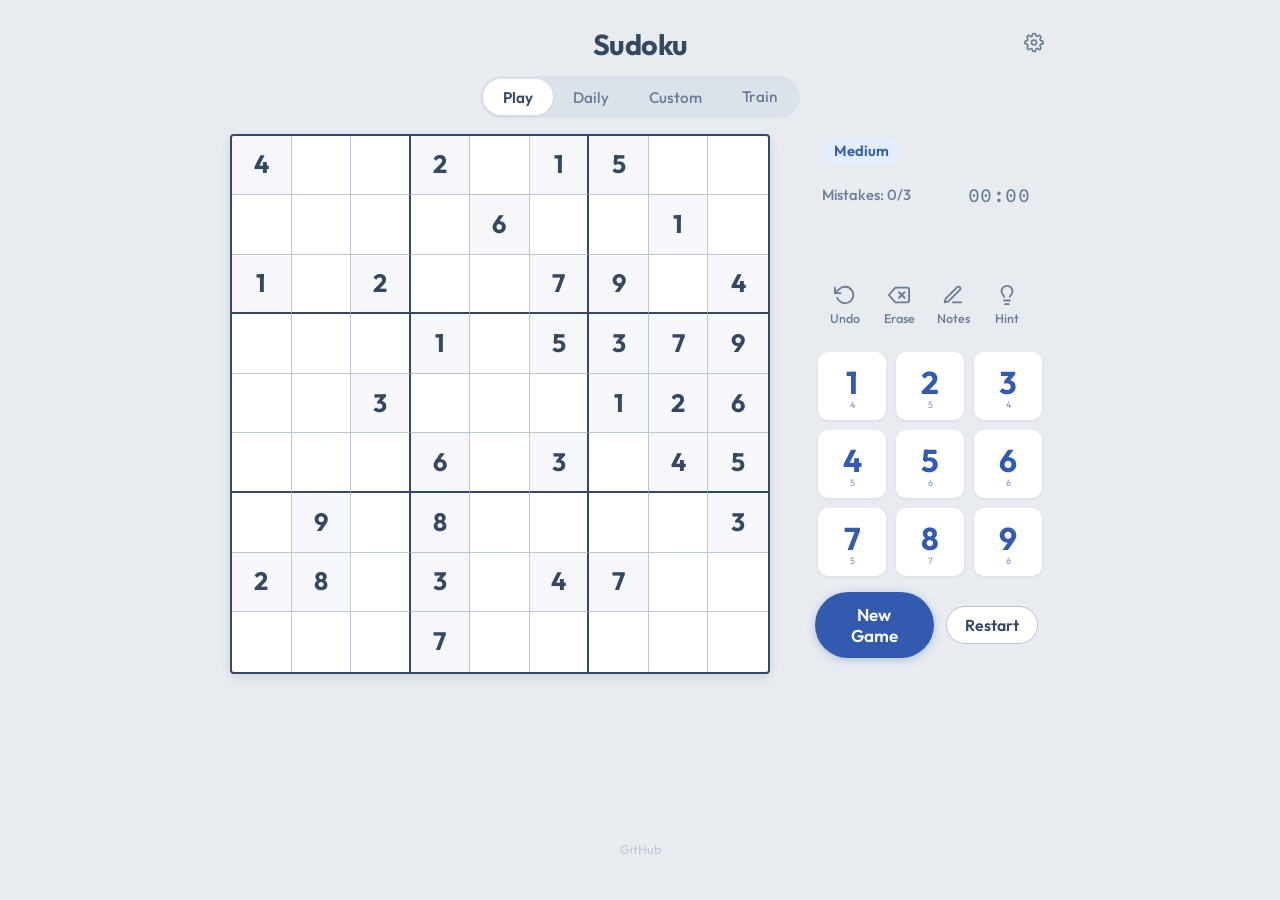
==== commit 15ff7ef7: "feat: game state persistence, restart button, digit animation, numpad counts, tooltips, given bg + e" ====
--- a/index.html
+++ b/index.html
@@ -84,14 +84,14 @@
         </div>
 
         <div class="actions" id="actions">
-          <button class="action-btn" id="btn-undo">
+          <button class="action-btn" id="btn-undo" title="Undo (Ctrl+Z)">
             <svg width="22" height="22" viewBox="0 0 24 24" fill="none" stroke="currentColor" stroke-width="2" stroke-linecap="round" stroke-linejoin="round">
               <polyline points="1 4 1 10 7 10"/>
               <path d="M3.51 15a9 9 0 1 0 2.13-9.36L1 10"/>
             </svg>
             <span>Undo</span>
           </button>
-          <button class="action-btn" id="btn-erase">
+          <button class="action-btn" id="btn-erase" title="Erase (Backspace)">
             <svg width="22" height="22" viewBox="0 0 24 24" fill="none" stroke="currentColor" stroke-width="2" stroke-linecap="round" stroke-linejoin="round">
               <path d="M21 4H8l-7 8 7 8h13a2 2 0 0 0 2-2V6a2 2 0 0 0-2-2z"/>
               <line x1="18" y1="9" x2="12" y2="15"/>
@@ -99,14 +99,14 @@
             </svg>
             <span>Erase</span>
           </button>
-          <button class="action-btn" id="btn-notes">
+          <button class="action-btn" id="btn-notes" title="Notes (N)">
             <svg width="22" height="22" viewBox="0 0 24 24" fill="none" stroke="currentColor" stroke-width="2" stroke-linecap="round" stroke-linejoin="round">
               <path d="M12 20h9"/>
               <path d="M16.5 3.5a2.121 2.121 0 0 1 3 3L7 19l-4 1 1-4L16.5 3.5z"/>
             </svg>
             <span>Notes</span>
           </button>
-          <button class="action-btn" id="btn-hint">
+          <button class="action-btn" id="btn-hint" title="Hint (H)">
             <svg width="22" height="22" viewBox="0 0 24 24" fill="none" stroke="currentColor" stroke-width="2" stroke-linecap="round" stroke-linejoin="round">
               <path d="M9 18h6"/>
               <path d="M10 22h4"/>
@@ -129,7 +129,10 @@
         </div>
 
         <div class="panel-footer" id="panel-footer">
-          <button class="new-game-btn" id="btn-new-game">New Game</button>
+          <div class="footer-play-btns" id="footer-play-btns">
+            <button class="new-game-btn" id="btn-new-game">New Game</button>
+            <button class="btn-secondary" id="btn-restart">Restart</button>
+          </div>
           <div class="custom-actions hidden" id="custom-footer-actions">
             <button class="new-game-btn" id="btn-solve">Solve</button>
             <button class="btn-secondary" id="btn-clear">Clear</button>
--- a/style.css
+++ b/style.css
@@ -5,6 +5,7 @@
   --bg-cell-peer: #e3f2fd;
   --bg-cell-same-number: #c5d8f0;
   --bg-cell-error: #fce4ec;
+  --bg-cell-given: #f5f7fa;
   --text-given: #344861;
   --text-user: #325aaf;
   --text-error: #e55c6c;
@@ -35,37 +36,38 @@
 }
 
 html.dark {
-    --bg-page: #1a1a2e;
-    --bg-cell: #2a2a45;
-    --bg-cell-selected: #1a3a5c;
-    --bg-cell-peer: #222240;
-    --bg-cell-same-number: #2a3a55;
-    --bg-cell-error: #3a1a1a;
-    --text-given: #e0e0f0;
-    --text-user: #6ab0f3;
-    --text-error: #f06060;
-    --text-notes: #8888aa;
-    --text-secondary: #8888aa;
-    --accent: #5b8fd9;
-    --accent-hover: #4a7bc4;
-    --accent-light: #1e2a45;
-    --border-thin: #3a3a58;
-    --border-thick: #6a6a90;
-    --bg-button: #2a2a48;
-    --bg-button-hover: #353560;
-    --bg-diff-track: #252542;
-  }
-  .win-content, .mistake-content { background: #2a2a48; }
-  .settings-popover { background: #2a2a48; }
-  .diff-btn.active { background: #3a3a60; }
-  .mode-tab.active { background: #3a3a60; }
-  .seed-input { background: #1e1e38; }
-}
+  --bg-page: #1a1a2e;
+  --bg-cell: #2a2a45;
+  --bg-cell-selected: #1a3a5c;
+  --bg-cell-peer: #222240;
+  --bg-cell-same-number: #2a3a55;
+  --bg-cell-error: #3a1a1a;
+  --bg-cell-given: #1e1e35;
+  --text-given: #e0e0f0;
+  --text-user: #6ab0f3;
+  --text-error: #f06060;
+  --text-notes: #8888aa;
+  --text-secondary: #8888aa;
+  --accent: #5b8fd9;
+  --accent-hover: #4a7bc4;
+  --accent-light: #1e2a45;
+  --border-thin: #3a3a58;
+  --border-thick: #6a6a90;
+  --bg-button: #2a2a48;
+  --bg-button-hover: #353560;
+  --bg-diff-track: #252542;
+}
+html.dark .win-content, html.dark .mistake-content { background: #2a2a48; }
+html.dark .settings-popover { background: #2a2a48; }
+html.dark .diff-btn.active { background: #3a3a60; }
+html.dark .mode-tab.active { background: #3a3a60; }
+html.dark .seed-input { background: #1e1e38; }
+html.dark .theme-btn.active { background: #3a3a60; }
 
 @media (prefers-color-scheme: dark) {
   html:not(.light):not(.dark) {
     --bg-page: #1a1a2e; --bg-cell: #2a2a45; --bg-cell-selected: #1a3a5c;
-    --bg-cell-peer: #222240; --bg-cell-same-number: #2a3a55; --bg-cell-error: #3a1a1a;
+    --bg-cell-peer: #222240; --bg-cell-same-number: #2a3a55;     --bg-cell-error: #3a1a1a; --bg-cell-given: #1e1e35;
     --text-given: #e0e0f0; --text-user: #6ab0f3; --text-error: #f06060;
     --text-notes: #8888aa; --text-secondary: #8888aa;
     --accent: #5b8fd9; --accent-hover: #4a7bc4; --accent-light: #1e2a45;
@@ -239,8 +241,20 @@
 .cell.same-number { background: var(--bg-cell-same-number); }
 .cell.error:not(.selected) { background: var(--bg-cell-error); }
 .cell.error .cell-value { color: var(--text-error); }
+.cell.given { background: var(--bg-cell-given); }
 .cell.given .cell-value { font-weight: 700; color: var(--text-given); }
 .cell:not(.given) .cell-value { color: var(--text-user); font-weight: 600; }
+
+.cell.error::after {
+  content: '';
+  position: absolute;
+  inset: 0;
+  background: repeating-linear-gradient(
+    -45deg, transparent, transparent 3px,
+    rgba(229, 92, 108, 0.15) 3px, rgba(229, 92, 108, 0.15) 5px
+  );
+  pointer-events: none;
+}
 
 .panel-header {
   display: flex; flex-direction: column; width: 100%;
@@ -343,6 +357,7 @@
 }
 .btn-secondary:hover { background: var(--bg-button-hover); border-color: var(--accent); }
 
+.footer-play-btns { display: flex; gap: 12px; align-items: center; }
 .custom-actions { display: flex; gap: 12px; align-items: center; }
 .status-bar { width: 100%; min-height: 20px; text-align: center; font-size: 0.85rem; font-weight: 500; color: var(--text-secondary); }
 .status-bar.error { color: var(--text-error); }
@@ -394,6 +409,48 @@
   100% { box-shadow: inset 0 0 0 50px rgba(50, 90, 175, 0); }
 }
 .cell.hint-flash { animation: hintFlash 600ms ease-out; }
+
+@keyframes digitPop {
+  from { transform: scale(0.5); opacity: 0; }
+  to { transform: scale(1); opacity: 1; }
+}
+.cell .cell-value.just-entered { animation: digitPop 150ms ease-out; }
+
+.num-btn { flex-direction: column; }
+.num-remaining { display: block; font-size: 0.5rem; font-weight: 500; opacity: 0.55; margin-top: -2px; line-height: 1; }
+.num-btn.completed .num-remaining { display: none; }
+
+@keyframes unitPop {
+  0% { transform: scale(1); background-color: var(--bg-cell); }
+  40% { transform: scale(1.08); background-color: rgba(102, 187, 106, 0.25); }
+  100% { transform: scale(1); }
+}
+.cell.unit-complete {
+  animation: unitPop 600ms ease-out;
+  z-index: 3;
+  position: relative;
+}
+
+@keyframes winWave {
+  0% { transform: scale(1); background-color: var(--bg-cell); }
+  30% { transform: scale(1.06); background-color: rgba(50, 90, 175, 0.2); }
+  60% { transform: scale(1); background-color: rgba(102, 187, 106, 0.15); }
+  100% { transform: scale(1); }
+}
+.cell.win-cell {
+  animation: winWave 500ms ease-out;
+  z-index: 3;
+  position: relative;
+}
+
+.toast {
+  position: fixed; bottom: 32px; left: 50%; transform: translateX(-50%) translateY(20px);
+  background: var(--text-given); color: var(--bg-page); font-family: var(--font-main);
+  font-size: 0.85rem; font-weight: 600; padding: 10px 24px; border-radius: var(--radius-full);
+  box-shadow: var(--shadow-lg); opacity: 0; transition: opacity 300ms ease, transform 300ms ease;
+  z-index: 200; pointer-events: none;
+}
+.toast.visible { opacity: 1; transform: translateX(-50%) translateY(0); }
 
 .site-footer {
   margin-top: auto;
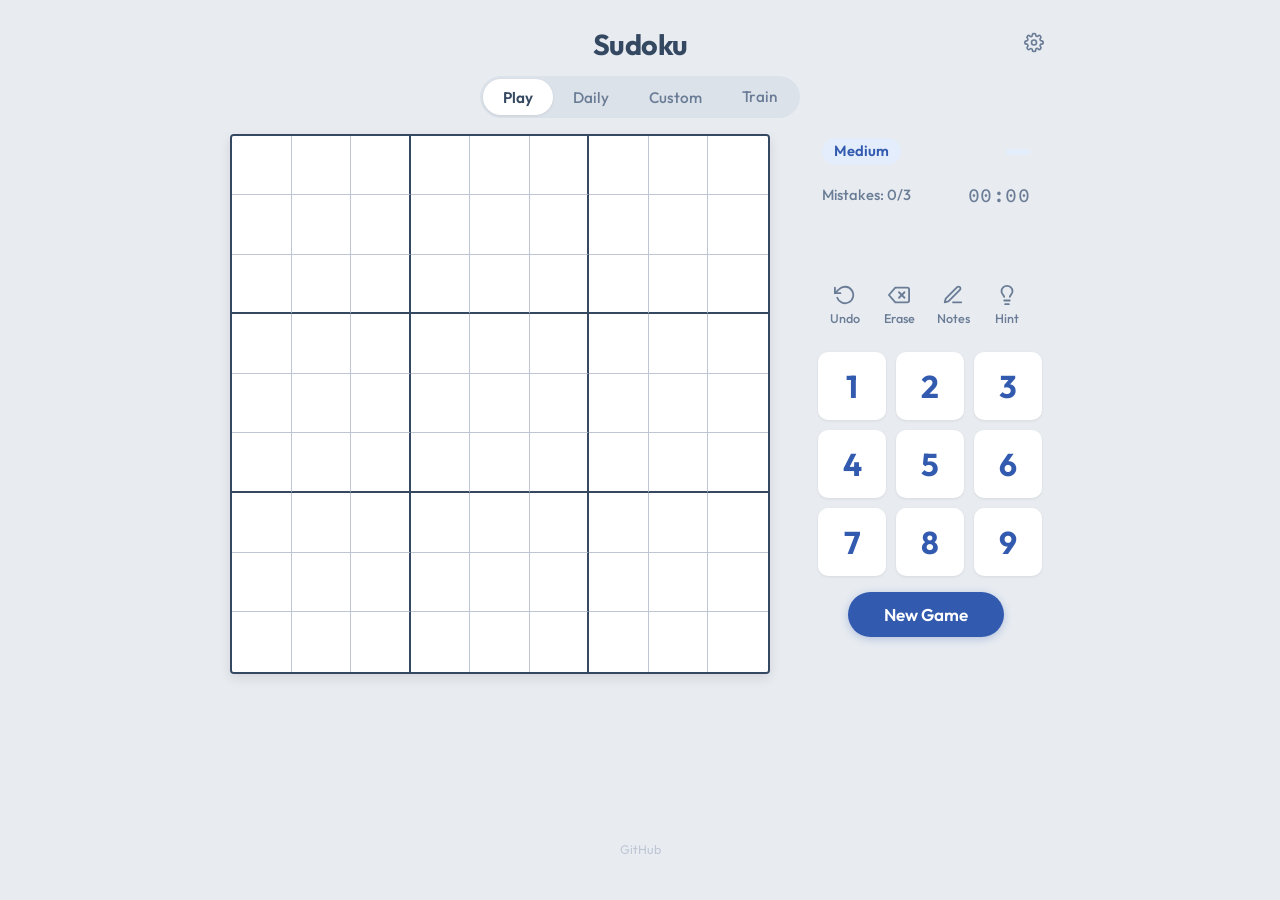
==== commit e915ebb5: "chore: remove numpad remaining count and restart button" ====
--- a/index.html
+++ b/index.html
@@ -129,10 +129,7 @@
         </div>
 
         <div class="panel-footer" id="panel-footer">
-          <div class="footer-play-btns" id="footer-play-btns">
-            <button class="new-game-btn" id="btn-new-game">New Game</button>
-            <button class="btn-secondary" id="btn-restart">Restart</button>
-          </div>
+          <button class="new-game-btn" id="btn-new-game">New Game</button>
           <div class="custom-actions hidden" id="custom-footer-actions">
             <button class="new-game-btn" id="btn-solve">Solve</button>
             <button class="btn-secondary" id="btn-clear">Clear</button>
--- a/style.css
+++ b/style.css
@@ -357,7 +357,7 @@
 }
 .btn-secondary:hover { background: var(--bg-button-hover); border-color: var(--accent); }
 
-.footer-play-btns { display: flex; gap: 12px; align-items: center; }
+
 .custom-actions { display: flex; gap: 12px; align-items: center; }
 .status-bar { width: 100%; min-height: 20px; text-align: center; font-size: 0.85rem; font-weight: 500; color: var(--text-secondary); }
 .status-bar.error { color: var(--text-error); }
@@ -417,8 +417,7 @@
 .cell .cell-value.just-entered { animation: digitPop 150ms ease-out; }
 
 .num-btn { flex-direction: column; }
-.num-remaining { display: block; font-size: 0.5rem; font-weight: 500; opacity: 0.55; margin-top: -2px; line-height: 1; }
-.num-btn.completed .num-remaining { display: none; }
+
 
 @keyframes unitPop {
   0% { transform: scale(1); background-color: var(--bg-cell); }
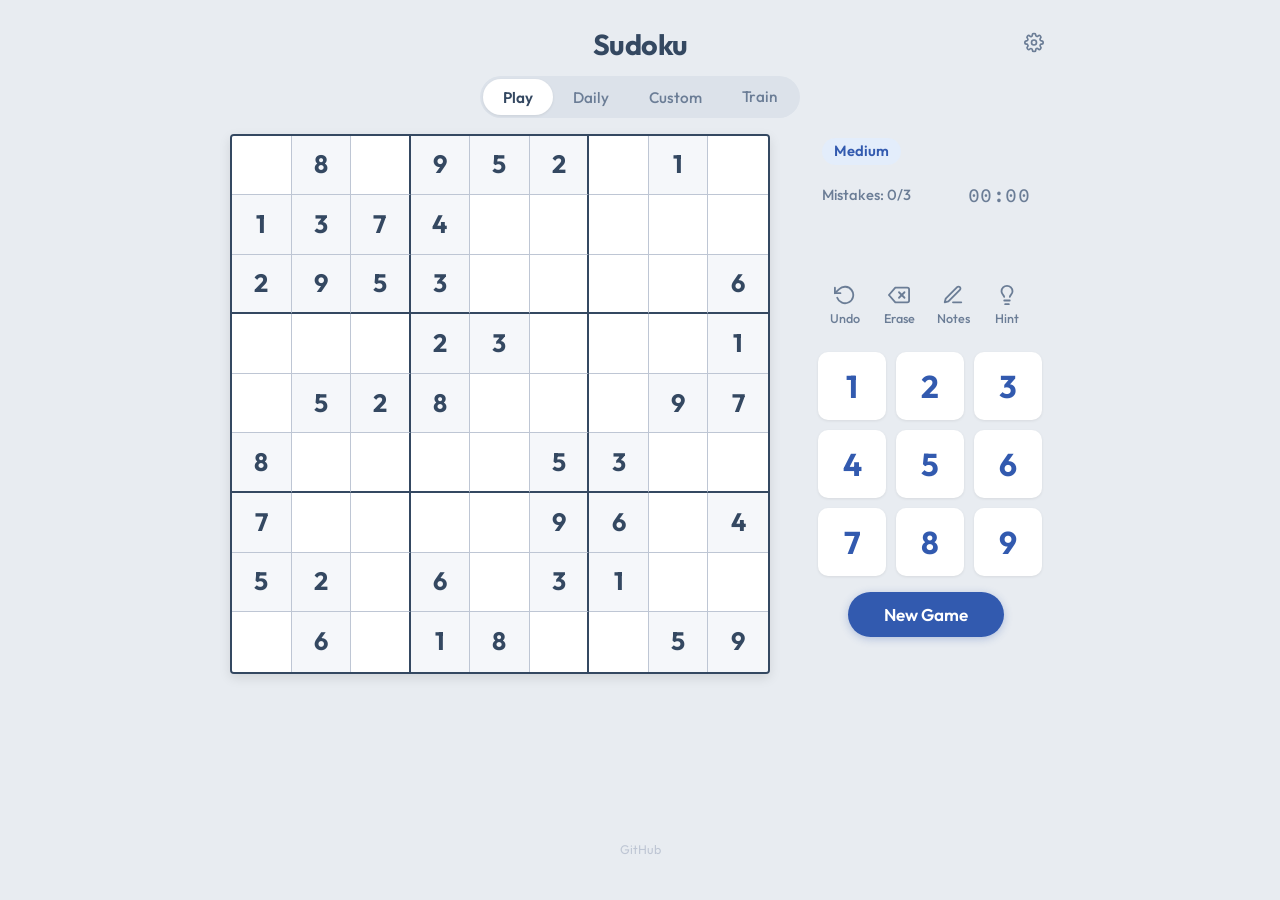
==== commit eb1243ff: "feat: pause timer hides board numbers - Click timer or press Space to toggle pause - When paused: bo" ====
--- a/index.html
+++ b/index.html
@@ -67,6 +67,10 @@
     <div class="game-layout">
       <div class="board-panel">
         <div class="board" id="board"></div>
+        <div class="pause-overlay hidden" id="pause-overlay">
+          <svg width="48" height="48" viewBox="0 0 24 24" fill="currentColor" stroke="none"><polygon points="5,3 19,12 5,21"/></svg>
+          <span>Paused</span>
+        </div>
       </div>
 
       <div class="controls-panel">
--- a/style.css
+++ b/style.css
@@ -175,7 +175,7 @@
 .mode-tab-link { text-decoration: none; display: inline-flex; align-items: center; justify-content: center; }
 
 .game-layout { display: flex; flex-direction: row; align-items: flex-start; gap: 32px; width: 100%; }
-.board-panel { flex-shrink: 0; }
+.board-panel { flex-shrink: 0; position: relative; }
 .controls-panel { flex: 1; min-width: 0; display: flex; flex-direction: column; align-items: center; gap: var(--section-gap); padding: 0 var(--panel-pad); }
 
 .board {
@@ -284,8 +284,36 @@
 
 .info-timer {
   font-family: var(--font-mono); font-size: 1.1rem; font-weight: 500;
-  color: var(--text-secondary); letter-spacing: 0.5px;
-}
+  color: var(--text-secondary); letter-spacing: 0.5px; cursor: pointer;
+}
+.info-timer:hover { color: var(--accent); }
+
+/* Pause overlay */
+.pause-overlay {
+  position: absolute;
+  inset: 0;
+  display: flex;
+  flex-direction: column;
+  align-items: center;
+  justify-content: center;
+  gap: 12px;
+  background: var(--bg-cell);
+  z-index: 10;
+  cursor: pointer;
+  border-radius: 4px;
+  border: 2px solid var(--border-thick);
+}
+.pause-overlay span {
+  font-size: 1rem;
+  font-weight: 600;
+  color: var(--text-secondary);
+  letter-spacing: 2px;
+  text-transform: uppercase;
+}
+.pause-overlay svg { color: var(--text-secondary); opacity: 0.6; }
+.pause-overlay.hidden { display: none; }
+.board.paused .cell .cell-value,
+.board.paused .cell .cell-notes { visibility: hidden; }
 
 #info-secondary-row {
   font-family: var(--font-mono); font-size: 0.82rem; color: var(--text-secondary);
@@ -299,7 +327,7 @@
 .secondary-import .import-input {
   flex: 1; font-family: var(--font-mono); font-size: 0.72rem; padding: 6px 8px;
   border: 1px solid var(--border-thin); border-radius: var(--radius-sm);
-  background: #ffffff; color: var(--text-given); outline: none; min-width: 0;
+  background: var(--bg-cell); color: var(--text-given); outline: none; min-width: 0;
   transition: border-color var(--transition-fast);
 }
 .secondary-import .import-input:focus { border-color: var(--accent); }
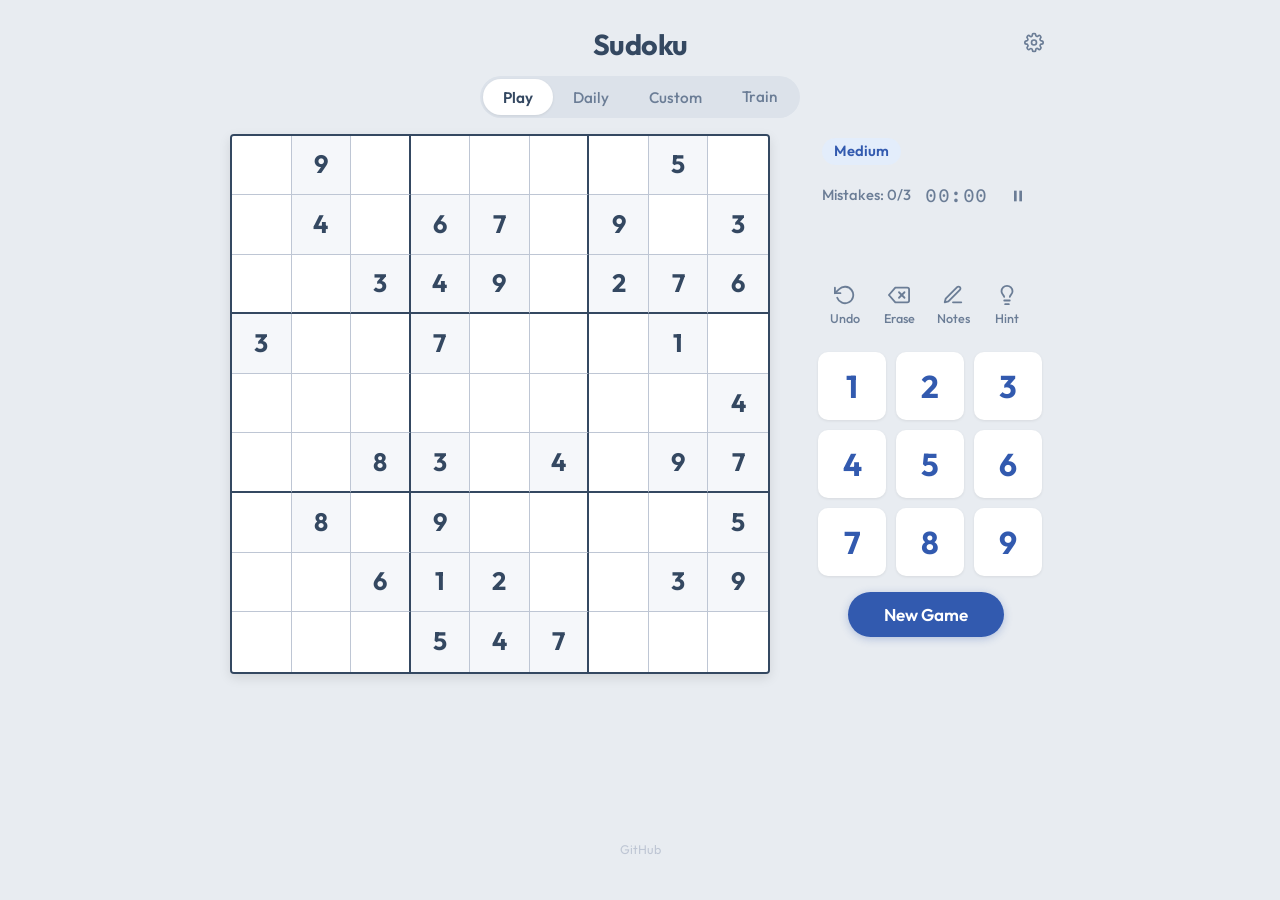
==== commit 6b24f82b: "feat: add visible pause button next to timer - Pause icon (⏸) always visible next to timer, clickabl" ====
--- a/index.html
+++ b/index.html
@@ -83,6 +83,7 @@
           <div class="info-row" id="info-stats-row">
             <span id="info-mistakes">Mistakes: 0/3</span>
             <span class="info-timer" id="info-timer">00:00</span>
+            <button class="pause-btn" id="btn-pause" title="Pause (Space)"><svg width="16" height="16" viewBox="0 0 24 24" fill="currentColor" stroke="none"><rect x="6" y="4" width="4" height="16"/><rect x="14" y="4" width="4" height="16"/></svg></button>
           </div>
           <div class="info-row" id="info-secondary-row"></div>
         </div>
--- a/style.css
+++ b/style.css
@@ -284,9 +284,16 @@
 
 .info-timer {
   font-family: var(--font-mono); font-size: 1.1rem; font-weight: 500;
-  color: var(--text-secondary); letter-spacing: 0.5px; cursor: pointer;
-}
-.info-timer:hover { color: var(--accent); }
+  color: var(--text-secondary); letter-spacing: 0.5px;
+}
+.pause-btn {
+  display: inline-flex; align-items: center; justify-content: center;
+  width: 24px; height: 24px; border: none; background: none;
+  color: var(--text-secondary); cursor: pointer; border-radius: 4px;
+  transition: color 120ms ease, background 120ms ease;
+  margin-left: 4px; padding: 0; vertical-align: middle;
+}
+.pause-btn:hover { color: var(--accent); background: var(--accent-light); }
 
 /* Pause overlay */
 .pause-overlay {
